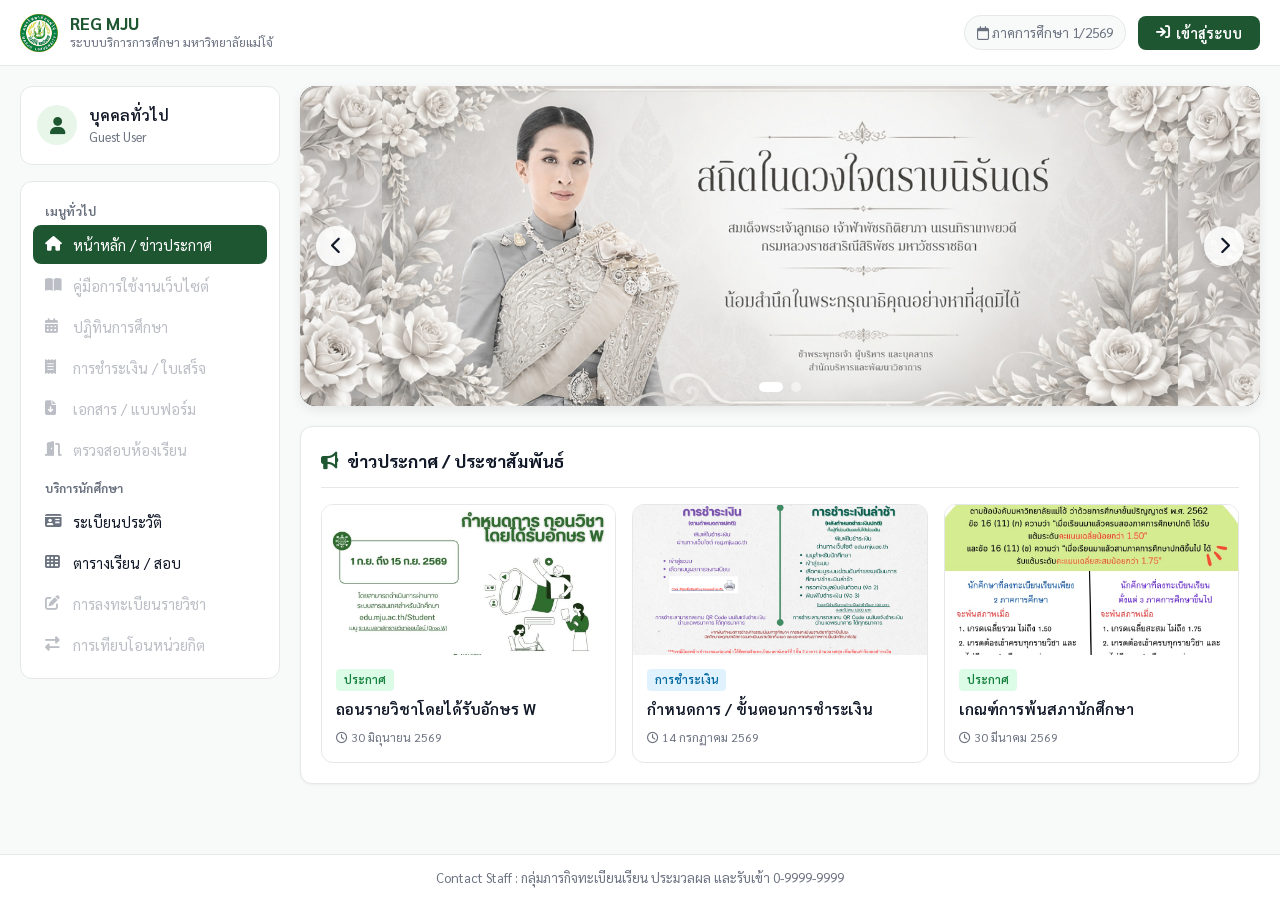
==== index.html @ 0f8431cd "change file name" ====
<!DOCTYPE html>
<html lang="th">

<head>
    <meta charset="UTF-8">
    <meta name="viewport" content="width=device-width, initial-scale=1.0">
    <title>ระบบบริการการศึกษา - มหาวิทยาลัยแม่โจ้ (REG MJU)</title>
    <link href="https://fonts.googleapis.com/css2?family=Sarabun:wght@300;400;500;600;700&display=swap"
        rel="stylesheet">
    <link rel="stylesheet" href="https://cdnjs.cloudflare.com/ajax/libs/font-awesome/6.5.1/css/all.min.css">
    <link rel="stylesheet" href="/style.css">
</head>

<body>
    <header class="app-header">
        <div class="header-container">
            <div class="brand-group">
                <button class="hamburger-btn" id="menuToggleBtn" onclick="toggleSidebar()"
                    aria-label="Toggle Navigation">
                    <i class="fa-solid fa-bars"></i>
                </button>

                <div class="brand" onclick="switchView('view-public-home')">
                    <div class="brand-logo-box">
                        <img src="/image/R.jpg" alt="MJU Logo" class="brand-logo"
                            onerror="this.src='https://via.placeholder.com/120x40?text=REG+MJU'">
                    </div>
                    <div class="brand-info">
                        <span class="app-title">REG MJU</span>
                        <span class="app-subtitle">ระบบบริการการศึกษา มหาวิทยาลัยแม่โจ้</span>
                    </div>
                </div>
            </div>

            <div class="header-actions">
                <div class="term-badge">
                    <i class="fa-regular fa-calendar"></i> ภาคการศึกษา 1/2569
                </div>
                <button class="btn btn-primary" id="loginHeaderBtn" onclick="handleAuthAction()">
                    <i class="fa-solid fa-arrow-right-to-bracket" id="authIcon"></i> <span
                        id="authBtnText">เข้าสู่ระบบ</span>
                </button>
            </div>
        </div>
    </header>

    <div class="sidebar-overlay" id="sidebarOverlay" onclick="closeSidebar()"></div>
    <div class="app-container">
        <aside class="app-sidebar" id="appSidebar">
            <div class="user-card">
                <div class="avatar"><i class="fa-solid fa-user"></i></div>
                <div class="user-details">
                    <span class="user-name" id="sidebarUserName">บุคคลทั่วไป</span>
                    <span class="user-role" id="sidebarUserRole">Guest User</span>
                </div>
            </div>

            <nav class="side-nav">
                <div class="nav-section-label">เมนูทั่วไป</div>

                <button class="nav-link active" onclick="switchView('view-public-home', this)">
                    <i class="fa-solid fa-house"></i> หน้าหลัก / ข่าวประกาศ
                </button>

                <button class="nav-link disabled" title="เมนูนี้ยังไม่เปิดให้บริการ">
                    <i class="fa-solid fa-book-open"></i> คู่มือการใช้งานเว็บไซต์
                </button>
                <button class="nav-link disabled" title="เมนูนี้ยังไม่เปิดให้บริการ">
                    <i class="fa-solid fa-calendar-days"></i> ปฏิทินการศึกษา
                </button>
                <button class="nav-link disabled" title="เมนูนี้ยังไม่เปิดให้บริการ">
                    <i class="fa-solid fa-receipt"></i> การชำระเงิน / ใบเสร็จ
                </button>
                <button class="nav-link disabled" title="เมนูนี้ยังไม่เปิดให้บริการ">
                    <i class="fa-solid fa-file-arrow-down"></i> เอกสาร / แบบฟอร์ม
                </button>
                <button class="nav-link disabled" title="เมนูนี้ยังไม่เปิดให้บริการ">
                    <i class="fa-solid fa-door-open"></i> ตรวจสอบห้องเรียน
                </button>

                <div class="nav-section-label">บริการนักศึกษา</div>

                <button class="nav-link" onclick="handleProtectedView('view-student-profile', this)">
                    <i class="fa-solid fa-id-card"></i> ระเบียนประวัติ
                </button>

                <button class="nav-link" onclick="handleProtectedView('view-class-schedule', this)">
                    <i class="fa-solid fa-table-cells"></i> ตารางเรียน / สอบ
                </button>

                <button class="nav-link disabled" title="เมนูนี้ยังไม่เปิดให้บริการ">
                    <i class="fa-solid fa-pen-to-square"></i> การลงทะเบียนรายวิชา
                </button>
                <button class="nav-link disabled" title="เมนูนี้ยังไม่เปิดให้บริการ">
                    <i class="fa-solid fa-right-left"></i> การเทียบโอนหน่วยกิต
                </button>
            </nav>
        </aside>

        <main class="app-content">

            <section id="view-public-home" class="view-pane active">
                <div class="slider-container">
                    <div class="slider-wrapper" id="sliderWrapper">
                        <div class="slide"><img src="/image/12620261047522.jpg" alt="Banner 1"></div>
                        <div class="slide"><img src="/image/24720261657549.jpg" alt="Banner 2"></div>
                    </div>

                    <button class="slider-arrow prev" onclick="moveSlide(-1)"><i
                            class="fa-solid fa-chevron-left"></i></button>
                    <button class="slider-arrow next" onclick="moveSlide(1)"><i
                            class="fa-solid fa-chevron-right"></i></button>

                    <div class="slider-dots">
                        <span class="dot active" onclick="currentSlide(0)"></span>
                        <span class="dot" onclick="currentSlide(1)"></span>
                    </div>
                </div>

                <div class="content-card">
                    <div class="card-header">
                        <h3><i class="fa-solid fa-bullhorn icon-accent"></i> ข่าวประกาศ / ประชาสัมพันธ์</h3>
                    </div>
                    <div class="news-grid">
                        <div class="news-card">
                            <div class="news-img-box">
                                <img src="/image/4088_25690703084217.jpg" alt="News Image 1" class="news-card-img">
                            </div>
                            <div class="news-card-body">
                                <span class="tag tag-green">ประกาศ</span>
                                <h4 class="news-card-title">ถอนรายวิชาโดยได้รับอักษร W</h4>
                                <span class="news-card-date"><i class="fa-regular fa-clock"></i> 30 มิถุนายน 2569</span>
                            </div>
                        </div>

                        <div class="news-card">
                            <div class="news-img-box">
                                <img src="/image/การชำระเงิน.png" alt="News Image 2" class="news-card-img">
                            </div>
                            <div class="news-card-body">
                                <span class="tag tag-blue">การชำระเงิน</span>
                                <h4 class="news-card-title">กำหนดการ / ขั้นตอนการชำระเงิน</h4>
                                <span class="news-card-date"><i class="fa-regular fa-clock"></i> 14 กรกฏาคม 2569</span>
                            </div>
                        </div>

                        <div class="news-card">
                            <div class="news-img-box">
                                <img src="/image/พ้นสภาพ.jpg" alt="News Image 3" class="news-card-img">
                            </div>
                            <div class="news-card-body">
                                <span class="tag tag-green">ประกาศ</span>
                                <h4 class="news-card-title">เกณฑ์การพ้นสภานักศึกษา</h4>
                                <span class="news-card-date"><i class="fa-regular fa-clock"></i> 30 มีนาคม 2569</span>
                            </div>
                        </div>
                    </div>
                </div>
            </section>

            <section id="view-student-profile" class="view-pane">
                <div class="content-card profile-card-wrap">
                    <div class="section-title-new">
                        <i class="fa-solid fa-address-card icon-title"></i>
                        <span>ระเบียนประวัตินักศึกษา</span>
                    </div>

                    <div class="profile-grid-container">
                        <div class="profile-box">
                            <div class="box-label">รหัสนักศึกษา</div>
                            <div class="box-val text-primary-color font-bold">lecture 5657567890</div>
                        </div>

                        <div class="profile-box">
                            <div class="box-label">ชื่อ-สกุล (TH)</div>
                            <div class="box-val font-bold">นางสาวพอมี อันจะกิน</div>
                        </div>

                        <div class="profile-box">
                            <div class="box-label">ชื่อ-สกุล (EN)</div>
                            <div class="box-val">Miss Pormee Anjakin</div>
                        </div>

                        <div class="profile-box">
                            <div class="box-label">คณะ / วิทยาเขต</div>
                            <div class="box-val">มโนศาสตร์ / เชียงใหม่</div>
                        </div>

                        <div class="profile-box full-width">
                            <div class="box-label">หลักสูตร</div>
                            <div class="box-val font-bold">10101010 จินตนาการศาสตรบัณฑิต สาขาวิชานอนคิดจินตนาการ</div>
                        </div>

                        <div class="profile-box">
                            <div class="box-label">เกรดเฉลี่ยสะสม (GPAX)</div>
                            <div class="box-val text-primary-color font-bold">4.00</div>
                        </div>

                        <div class="profile-box">
                            <div class="box-label">อาจารย์ที่ปรึกษา</div>
                            <div class="box-val font-bold">ผศ.ดร.ประดิษฐ์ ประดอย</div>
                        </div>

                        <div class="profile-box">
                            <div class="box-label">ระดับการศึกษา</div>
                            <div class="box-val">ปริญญาตรี (4 ปี)</div>
                        </div>

                        <div class="profile-box">
                            <div class="box-label">สถานภาพ</div>
                            <div class="box-val text-success font-bold">กำลังศึกษา</div>
                        </div>

                        <div class="profile-box">
                            <div class="box-label">จบการศึกษาจาก</div>
                            <div class="box-val">โรงเรียน วัดดูยูมีน</div>
                        </div>

                        <div class="profile-box">
                            <div class="box-label">วุฒิก่อนเข้ารับการศึกษา</div>
                            <div class="box-val">มัธยมศึกษา 6 (4.00)</div>
                        </div>
                    </div>
                </div>
            </section>

            <section id="view-class-schedule" class="view-pane">
                <div class="content-card mb-20">
                    <div class="section-title-new">
                        <i class="fa-solid fa-table-cells icon-title"></i>
                        <span>ตารางเรียน / สอบ</span>
                    </div>

                    <div class="table-container-new">
                        <table class="schedule-table-new">
                            <thead>
                                <tr>
                                    <th class="head-day">วัน/เวลา</th>
                                    <th>8:00 - 9:00</th>
                                    <th>9:00 - 10:00</th>
                                    <th>10:00 - 11:00</th>
                                    <th>11:00 - 12:00</th>
                                    <th>13:00 - 14:00</th>
                                    <th>14:00 - 15:00</th>
                                </tr>
                            </thead>
                            <tbody>
                                <tr>
                                    <td class="day-cell-new day-mon">จันทร์</td>
                                    <td></td>
                                    <td></td>
                                    <td colspan="2">
                                        <div class="slot-box-new">
                                            <div class="slot-code">10110001</div>
                                            <div class="slot-room">lab ห้องนอน 1-7 </div>
                                        </div>
                                    </td>
                                    <td></td>
                                    <td>
                                        <div class="slot-box-new">
                                            <div class="slot-code">11111000</div>
                                            <div class="slot-room">lab ห้องนอน 1-7 </div>
                                        </div>
                                    </td>
                                </tr>
                                <tr>
                                    <td class="day-cell-new day-tue">อังคาร</td>
                                    <td></td>
                                    <td>
                                        <div class="slot-box-new">
                                            <div class="slot-code">11001100</div>
                                            <div class="slot-room">lecture 5657</div>
                                        </div>
                                    </td>
                                    <td>
                                        <div class="slot-box-new">
                                            <div class="slot-code">10000001</div>
                                            <div class="slot-room">lecture 1122</div>
                                        </div>
                                    </td>
                                    <td></td>
                                    <td colspan="2">
                                        <div class="slot-box-new">
                                            <div class="slot-code">10111100</div>
                                            <div class="slot-room">lab ห้องนอน 1-7 </div>
                                        </div>
                                    </td>
                                </tr>
                                <tr>
                                    <td class="day-cell-new day-wed">พุธ</td>
                                    <td></td>
                                    <td colspan="2">
                                        <div class="slot-box-new">
                                            <div class="slot-code">10100001</div>
                                            <div class="slot-room">lecture 5657</div>
                                        </div>
                                    </td>
                                    <td></td>
                                    <td></td>
                                    <td></td>
                                </tr>
                                <tr>
                                    <td class="day-cell-new day-thu">พฤหัสบดี</td>
                                    <td></td>
                                    <td colspan="2">
                                        <div class="slot-box-new">
                                            <div class="slot-code">10111100</div>
                                            <div class="slot-room">lab ห้องนอน 1-7 </div>
                                        </div>
                                    </td>
                                    <td></td>
                                    <td colspan="2">
                                        <div class="slot-box-new">
                                            <div class="slot-code">10110001</div>
                                            <div class="slot-room">lab ห้องนอน 1-7 </div>
                                        </div>
                                    </td>
                                </tr>
                                <tr>
                                    <td class="day-cell-new day-fri">ศุกร์</td>
                                    <td></td>
                                    <td>
                                        <div class="slot-box-new">
                                            <div class="slot-code">11001100</div>
                                            <div class="slot-room">lecture 5657</div>
                                        </div>
                                    </td>
                                    <td>
                                        <div class="slot-box-new">
                                            <div class="slot-code">10000001</div>
                                            <div class="slot-room">lecture 1122</div>
                                        </div>
                                    </td>
                                    <td></td>
                                    <td colspan="2">
                                        <div class="slot-box-new">
                                            <div class="slot-code">11111000</div>
                                            <div class="slot-room">lab ห้องนอน 1-7 </div>
                                        </div>
                                    </td>
                                </tr>
                            </tbody>
                        </table>
                    </div>
                </div>

                <div class="content-card">
                    <div class="exam-table-header">รายละเอียดวิชาสอบ</div>
                    <div class="table-container">
                        <table class="exam-table">
                            <thead>
                                <tr>
                                    <th>รหัสวิชา</th>
                                    <th>ชื่อรายวิชา</th>
                                    <th>กลุ่ม</th>
                                    <th>สอบกลางภาค</th>
                                    <th>สอบปลายภาค</th>
                                </tr>
                            </thead>
                            <tbody>
                                <tr>
                                    <td class="font-bold text-center">11001100</td>
                                    <td>
                                        <div class="font-bold">นอนเพื่อหลับ</div>
                                        <div class="en-sub">Sleep in order to sleep</div>
                                    <td class="text-center">1</td>
                                    <td class="text-center">-</td>
                                    <td class="text-center">-</td>
                                </tr>
                                <tr>
                                    <td class="font-bold text-center">10100001</td>
                                    <td>
                                        <div class="font-bold">จินตการการเพื่อสร้างความสุข</div>
                                        <div class="en-sub">Imagination for creating happiness</div>
                                    </td>
                                    <td class="text-center">1</td>
                                    <td class="text-center">-</td>
                                    <td class="text-center">-</td>
                                </tr>
                                <tr>
                                    <td class="font-bold text-center">10111100</td>
                                    <td>
                                        <div class="font-bold">ความสัมพันธ์ระหว่างการนอนกับการใช้จินตนาการ</div>
                                        <div class="en-sub">The Relationship Between Sleep and the Use of Imagination
                                        </div>
                                    </td>
                                    <td class="text-center">1</td>
                                    <td class="text-center">-</td>
                                    <td class="text-center">-</td>
                                </tr>
                                <tr>
                                    <td class="font-bold text-center">11111000</td>
                                    <td>
                                        <div class="font-bold">จินตนาการศาสตร์</div>
                                        <div class="en-sub">The Study of Imagination</div>
                                    </td>
                                    <td class="text-center">1</td>
                                    <td class="text-center">-</td>
                                    <td class="text-center">-</td>
                                </tr>
                                <tr>
                                    <td class="font-bold text-center">10110001</td>
                                    <td>
                                        <div class="font-bold">ทักษะการแก้ปัญหาระหว่างนอน</div>
                                        <div class="en-sub">Problem-Solving Skills During Sleep</div>
                                    </td>
                                    <td class="text-center">1</td>
                                    <td class="text-center">-</td>
                                    <td class="text-center">-</td>
                                </tr>
                                <tr>
                                    <td class="font-bold text-center">10000001</td>
                                    <td>
                                        <div class="font-bold">ภาษาเอเลียนศาสตร์ เบื้องต้น</div>
                                        <div class="en-sub">Introduction to Alien Linguistics</div>
                                    </td>
                                    <td class="text-center">1</td>
                                    <td class="text-center">-</td>
                                    <td class="text-center">-</td>
                                </tr>
                            </tbody>
                        </table>
                    </div>
                </div>
            </section>

        </main>
    </div>

    <div class="modal-backdrop" id="loginModal">
        <div class="modal-card">
            <div class="modal-header">
                <h3>เข้าสู่ระบบ REG MJU</h3>
                <button type="button" class="close-btn" onclick="closeLoginModal()"><i
                        class="fa-solid fa-xmark"></i></button>
            </div>

            <p class="login-notice"><i class="fa-solid fa-lock"></i> กรุณาเข้าสู่ระบบเพื่อเข้าถึงข้อมูลบริการนักศึกษา
            </p>

            <form onsubmit="performLogin(event)">
                <div class="input-field">
                    <label>รหัสนักศึกษา / ผู้ใช้งาน</label>
                    <input type="text" id="usernameInput" value="MJU1234567890" required>
                </div>
                <div class="input-field">
                    <label>รหัสผ่าน</label>
                    <input type="password" value="1234567890" required>
                </div>
                <button type="submit" class="btn btn-primary btn-block">เข้าสู่ระบบ</button>
            </form>
        </div>
    </div>

    <script>
        let targetViewAfterLogin = 'view-student-profile';
        let slideIndex = 0;

        window.onload = function () {
            checkAuthState();
        };

        function checkAuthState() {
            const isLoggedIn = sessionStorage.getItem('isLoggedIn') === 'true';
            const nameEl = document.getElementById('sidebarUserName');
            const roleEl = document.getElementById('sidebarUserRole');
            const btnText = document.getElementById('authBtnText');
            const authIcon = document.getElementById('authIcon');

            if (isLoggedIn) {
                nameEl.innerText = 'นางสาวพอมี อันจะกิน';
                roleEl.innerText = 'นักศึกษา (1234567890)';
                btnText.innerText = 'ออกจากระบบ';
                authIcon.className = 'fa-solid fa-arrow-right-from-bracket';
            } else {
                nameEl.innerText = 'บุคคลทั่วไป';
                roleEl.innerText = 'Guest User';
                btnText.innerText = 'เข้าสู่ระบบ';
                authIcon.className = 'fa-solid fa-arrow-right-to-bracket';
            }
        }

        function switchView(viewId, btnElement = null) {
            const panes = document.querySelectorAll('.view-pane');
            panes.forEach(pane => pane.classList.remove('active'));

            const targetPane = document.getElementById(viewId);
            if (targetPane) targetPane.classList.add('active');

            if (btnElement) {
                const navLinks = document.querySelectorAll('.nav-link');
                navLinks.forEach(link => link.classList.remove('active'));
                btnElement.classList.add('active');
            }

            closeSidebar();
        }

        function handleProtectedView(viewId, btnElement) {
            const isLoggedIn = sessionStorage.getItem('isLoggedIn') === 'true';
            if (isLoggedIn) {
                switchView(viewId, btnElement);
            } else {
                targetViewAfterLogin = viewId;
                openLoginModal();
            }
        }

        function handleAuthAction() {
            const isLoggedIn = sessionStorage.getItem('isLoggedIn') === 'true';
            if (isLoggedIn) {
                sessionStorage.removeItem('isLoggedIn');
                checkAuthState();
                switchView('view-public-home');
                alert('ออกจากระบบเรียบร้อยแล้ว');
            } else {
                openLoginModal();
            }
        }

        function openLoginModal() {
            document.getElementById('loginModal').style.display = 'flex';
        }

        function closeLoginModal() {
            document.getElementById('loginModal').style.display = 'none';
        }

        function performLogin(e) {
            e.preventDefault();
            sessionStorage.setItem('isLoggedIn', 'true');
            checkAuthState();
            closeLoginModal();
            switchView(targetViewAfterLogin);
        }

        function toggleSidebar() {
            const sidebar = document.getElementById('appSidebar');
            const overlay = document.getElementById('sidebarOverlay');
            sidebar.classList.toggle('open');
            overlay.classList.toggle('active');
        }

        function closeSidebar() {
            const sidebar = document.getElementById('appSidebar');
            const overlay = document.getElementById('sidebarOverlay');
            if (sidebar) sidebar.classList.remove('open');
            if (overlay) overlay.classList.remove('active');
        }

        function updateSlider() {
            const wrapper = document.getElementById('sliderWrapper');
            const dots = document.querySelectorAll('.slider-dots .dot');
            if (!wrapper) return;

            wrapper.style.transform = `translateX(-${slideIndex * 100}%)`;
            dots.forEach((dot, index) => {
                dot.classList.toggle('active', index === slideIndex);
            });
        }

        function moveSlide(direction) {
            const slides = document.querySelectorAll('.slide');
            slideIndex += direction;
            if (slideIndex >= slides.length) slideIndex = 0;
            if (slideIndex < 0) slideIndex = slides.length - 1;
            updateSlider();
        }

        function currentSlide(index) {
            slideIndex = index;
            updateSlider();
        }
    </script>

    <footer class="app-footer">
        <p>Contact Staff : กลุ่มภารกิจทะเบียนเรียน ประมวลผล และรับเข้า 0-9999-9999</p>
    </footer>
</body>

</html>
---- style.css ----
/*แวะไว้มาอ่านด้วยนะเผื่ออกกสอบจะได้ไม่แตก!!! ที่แน่ๆรายละเอียดส่วนใหญ่ยังจำไม่ได้เลยตายแน่นอน กรี้ดดดดดดดดดด*/
:root {
    --bg-main: #f8faf9;
    --bg-surface: #ffffff;
    --primary: #1e5631;
    --primary-light: #e8f5e9;
    --primary-hover: #143d22;
    --text-main: #111827;
    --text-muted: #6b7280;
    --border-color: #e5e7eb;
    --radius-sm: 8px;
    --radius-md: 12px;
    --radius-lg: 16px;
    --shadow-sm: 0 1px 3px rgba(0,0,0,0.05);
    --shadow-md: 0 4px 12px rgba(0,0,0,0.08);
}

* { box-sizing: border-box; margin: 0; padding: 0; font-family: 'Sarabun', sans-serif; }
body { 
    background-color: var(--bg-main); 
    color: var(--text-main); 
    line-height: 1.6; 
    overflow-x: hidden; 
    display: flex;
    flex-direction: column;
    min-height: 100vh;
}

.mb-20 { margin-bottom: 20px; }
.font-bold { font-weight: 700; }
.text-center { text-align: center; }
.text-success { color: #16a34a; }
.text-primary-color { color: var(--primary); }

.view-pane { display: none; }
.view-pane.active { display: block !important; }

/* head&banding */
.app-header { background: var(--bg-surface); border-bottom: 1px solid var(--border-color); position: sticky; top: 0; z-index: 50; }
.header-container { max-width: 1280px; margin: 0 auto; padding: 12px 20px; display: flex; justify-content: space-between; align-items: center; }
.brand-group { display: flex; align-items: center; gap: 12px; }
/*hamburger หิวนะ*/
.hamburger-btn {
    display: none;
    background: transparent;
    border: none;
    font-size: 1.3rem;
    color: var(--text-main);
    cursor: pointer;
    padding: 4px 8px;
    border-radius: 6px;
}
.hamburger-btn:hover { background: var(--bg-main); }

.brand { display: flex; align-items: center; gap: 12px; cursor: pointer; }
.brand-logo-box { height: 38px; }
.brand-logo { height: 100%; width: auto; }
.app-title { font-weight: 700; font-size: 1.1rem; color: var(--primary); display: block; line-height: 1.2; }
.app-subtitle { font-size: 0.78rem; color: var(--text-muted); display: block; }
.header-actions { display: flex; align-items: center; gap: 12px; }
.term-badge { background: var(--bg-main); border: 1px solid var(--border-color); padding: 6px 12px; border-radius: 20px; font-size: 0.85rem; color: var(--text-muted); }


.btn { padding: 8px 18px; border-radius: var(--radius-sm); font-size: 0.9rem; font-weight: 600; border: none; cursor: pointer; transition: background 0.2s; display: inline-flex; align-items: center; gap: 6px; text-decoration: none; }
.btn-primary { background: var(--primary); color: white; }
.btn-primary:hover { background: var(--primary-hover); }
.btn-block { width: 100%; justify-content: center; }

/*layout*/
.app-container { max-width: 1280px; margin: 20px auto; padding: 0 20px; display: flex; gap: 20px; flex: 1; width: 100%; }
.app-sidebar { width: 260px; flex-shrink: 0; transition: all 0.3s ease; }
.app-content { flex: 1; min-width: 0; }

/*sidebar*/
.user-card { background: var(--bg-surface); border: 1px solid var(--border-color); border-radius: var(--radius-md); padding: 16px; display: flex; align-items: center; gap: 12px; margin-bottom: 16px; }
.user-card .avatar { width: 40px; height: 40px; border-radius: 50%; background: var(--primary-light); color: var(--primary); display: flex; align-items: center; justify-content: center; font-size: 1.1rem; }
.user-name { font-weight: 600; font-size: 0.95rem; display: block; }
.user-role { font-size: 0.8rem; color: var(--text-muted); display: block; }

.side-nav { background: var(--bg-surface); border: 1px solid var(--border-color); border-radius: var(--radius-md); padding: 12px; }
.nav-section-label { font-size: 0.75rem; font-weight: 700; color: var(--text-muted); text-transform: uppercase; padding: 8px 12px 4px; }

.nav-link { width: 100%; padding: 10px 12px; border-radius: var(--radius-sm); color: var(--text-main); font-size: 0.92rem; display: flex; align-items: center; gap: 10px; border: none; background: transparent; cursor: pointer; text-align: left; transition: all 0.15s ease; margin-bottom: 2px; }
.nav-link i { width: 18px; color: var(--text-muted); }
.nav-link:hover { background: var(--primary-light); color: var(--primary); }
.nav-link:hover i { color: var(--primary); }
.nav-link.active { background: var(--primary); color: white !important; }
.nav-link.active i { color: white !important; }
.nav-link.disabled { opacity: 0.45; cursor: not-allowed; pointer-events: none; background: transparent !important; color: var(--text-muted) !important; }

.slider-container { position: relative; width: 100%; height: 320px; border-radius: var(--radius-lg); overflow: hidden; margin-bottom: 20px; box-shadow: var(--shadow-md); background: #000; }
.slider-wrapper { display: flex; width: 100%; height: 100%; transition: transform 0.4s ease-in-out; }
.slide { min-width: 100%; height: 100%; }
.slide img { width: 100%; height: 100%; object-fit: cover; }

.slider-arrow { position: absolute; top: 50%; transform: translateY(-50%); width: 40px; height: 40px; border-radius: 50%; background: rgba(255, 255, 255, 0.85); color: var(--text-main); border: none; cursor: pointer; display: flex; align-items: center; justify-content: center; font-size: 1.1rem; box-shadow: 0 2px 6px rgba(0,0,0,0.2); transition: all 0.2s ease; z-index: 10; }
.slider-arrow:hover { background: #ffffff; scale: 1.08; }
.slider-arrow.prev { left: 16px; }
.slider-arrow.next { right: 16px; }

.slider-dots { position: absolute; bottom: 14px; left: 50%; transform: translateX(-50%); display: flex; gap: 8px; z-index: 10; }
.slider-dots .dot { width: 10px; height: 10px; border-radius: 50%; background: rgba(255, 255, 255, 0.5); cursor: pointer; transition: all 0.2s ease; }
.slider-dots .dot.active { background: #ffffff; width: 24px; border-radius: 10px; }

/*card*/
.content-card { background: var(--bg-surface); border: 1px solid var(--border-color); border-radius: var(--radius-md); padding: 20px; box-shadow: var(--shadow-sm); }
.card-header { border-bottom: 1px solid var(--border-color); padding-bottom: 12px; margin-bottom: 16px; }
.card-header h3 { font-size: 1.1rem; color: var(--text-main); display: flex; align-items: center; gap: 8px; }
.icon-accent { color: var(--primary); }

/*new*/
.news-grid { display: grid; grid-template-columns: repeat(auto-fill, minmax(240px, 1fr)); gap: 16px; }
.news-card { border: 1px solid var(--border-color); border-radius: var(--radius-md); background: var(--bg-surface); overflow: hidden; display: flex; flex-direction: column; transition: transform 0.2s; }
.news-card:hover { transform: translateY(-3px); box-shadow: var(--shadow-sm); }
.news-img-box { width: 100%; height: 150px; overflow: hidden; background: var(--bg-main); }
.news-card-img { width: 100%; height: 100%; object-fit: cover; }
.news-card-body { padding: 14px; display: flex; flex-direction: column; flex: 1; }
.news-card-title { font-size: 0.95rem; font-weight: 600; margin: 8px 0; line-height: 1.4; color: var(--text-main); }
.news-card-date { font-size: 0.75rem; color: var(--text-muted); margin-top: auto; }

.tag { font-size: 0.7rem; padding: 2px 8px; border-radius: 4px; font-weight: 600; width: fit-content; }
.tag-green { background: #dcfce7; color: #15803d; }
.tag-blue { background: #e0f2fe; color: #0369a1; }
.tag-orange { background: #ffedd5; color: #c2410c; }


.section-title-new {
    display: flex;
    align-items: center;
    gap: 10px;
    font-size: 1.15rem;
    font-weight: 700;
    color: var(--primary);
    padding-bottom: 16px;
    border-bottom: 1px solid #f0f0f0;
    margin-bottom: 20px;
}
.section-title-new .icon-title { font-size: 1.25rem; }

/*โปรไฟล์ */
.profile-grid-container { display: grid; grid-template-columns: repeat(2, 1fr); gap: 16px; }
.profile-box { background-color: #f9fafb; border-radius: 8px; padding: 14px 18px; display: flex; flex-direction: column; justify-content: center; }
.profile-box.full-width { grid-column: span 2; }
.box-label { font-size: 0.85rem; color: #9ca3af; margin-bottom: 4px; }
.box-val { font-size: 0.98rem; color: #1f2937; line-height: 1.4; }

/*ตารางเรียน คิดไม่ออกแล้วโว้ยยยย*/
.table-container-new { width: 100%; overflow-x: auto; border: 1px solid #e5e7eb; border-radius: 8px; }
.schedule-table-new { width: 100%; border-collapse: collapse; background: #ffffff; text-align: center; font-size: 0.88rem; }
.schedule-table-new th { background: #ffffff; color: #374151; font-weight: 600; padding: 12px 6px; border-bottom: 1px solid #e5e7eb; border-right: 1px solid #e5e7eb; }
.schedule-table-new th:last-child { border-right: none; }
.schedule-table-new td { border-bottom: 1px solid #e5e7eb; border-right: 1px solid #e5e7eb; padding: 6px; height: 65px; vertical-align: middle; }
.schedule-table-new td:last-child { border-right: none; }

.day-cell-new { font-weight: 700; width: 10%; }
.day-mon { background-color: #fefce8; color: #ca8a04; }
.day-tue { background-color: #fdf2f8; color: #db2777; }
.day-wed { background-color: #f0fdf4; color: #16a34a; }
.day-thu { background-color: #fff7ed; color: #ea580c; }
.day-fri { background-color: #eff6ff; color: #2563eb; }

.slot-box-new { background-color: #e8f5e9; border-radius: 6px; padding: 8px 4px; display: flex; flex-direction: column; align-items: center; justify-content: center; gap: 2px; }
.slot-code { color: #2e7d32; font-weight: 700; font-size: 0.88rem; }
.slot-room { color: #66bb6a; font-size: 0.78rem; }

/* ตารางสอบตารางใจ */
.exam-table-header { background: var(--primary); color: white; font-weight: 700; padding: 10px 16px; font-size: 1rem; border-radius: 8px 8px 0 0; }
.table-container { width: 100%; border: 1px solid var(--border-color); border-radius: 0 0 8px 8px; overflow: hidden; }
.exam-table { width: 100%; border-collapse: collapse; background: white; font-size: 0.85rem; }
.exam-table th { background: #f9fafb; color: #374151; border: 1px solid #e5e7eb; padding: 10px 6px; font-weight: 700; text-align: center; }
.exam-table td { border: 1px solid #e5e7eb; padding: 10px 8px; vertical-align: top; word-break: break-word; }
.exam-table tr:nth-child(even) { background: #fdfdfd; }
.en-sub { font-size: 0.75rem; color: var(--text-muted); }


/*login*/
.modal-backdrop { position: fixed; inset: 0; background: rgba(0,0,0,0.4); display: none; align-items: center; justify-content: center; z-index: 100; }
.modal-card { background: var(--bg-surface); padding: 24px; border-radius: var(--radius-md); width: 90%; max-width: 360px; box-shadow: var(--shadow-md); }
.modal-header { display: flex; justify-content: space-between; align-items: center; margin-bottom: 12px; }
.close-btn { background: none; border: none; font-size: 1.1rem; color: var(--text-muted); cursor: pointer; }
.login-notice { font-size: 0.8rem; color: #b45309; background: #fffbe3; padding: 8px 12px; border-radius: 6px; margin-bottom: 16px; border: 1px solid #fde68a; }

.input-field { margin-bottom: 12px; }
.input-field label { display: block; font-size: 0.85rem; color: var(--text-muted); margin-bottom: 4px; }
.input-field input { width: 100%; padding: 8px 12px; border: 1px solid var(--border-color); border-radius: var(--radius-sm); }

/*mobile*/
.sidebar-overlay { display: none; position: fixed; inset: 0; background: rgba(0,0,0,0.5); z-index: 80; }
.sidebar-overlay.active { display: block; }
/*auto ปรับตามขนาดหหน้าจอ*/
@media (max-width: 768px) {
    .hamburger-btn { display: block; }
    .term-badge { display: none; }
    
    .app-container { flex-direction: column; padding: 0 10px; margin: 12px auto; }
    
    .app-sidebar {
        position: fixed;
        top: 0;
        left: -280px;
        width: 260px;
        height: 100vh;
        background: var(--bg-surface);
        z-index: 90;
        padding: 16px;
        overflow-y: auto;
        box-shadow: var(--shadow-md);
    }
    .app-sidebar.open { left: 0; }

    .slider-container { height: 180px; }
    .slider-arrow { width: 32px; height: 32px; font-size: 0.9rem; }
    
    .profile-grid-container { grid-template-columns: 1fr; }
    .profile-box.full-width { grid-column: span 1; }

    .schedule-table-new { font-size: 0.65rem; }
    .schedule-table-new th, .schedule-table-new td { padding: 2px 1px; height: auto; }
    .slot-box-new { padding: 4px 1px; }
    .slot-code { font-size: 0.68rem; }
    .slot-room { font-size: 0.6rem; }

    .exam-table { font-size: 0.72rem; }
    .exam-table th, .exam-table td { padding: 6px 2px; }
    
    .app-footer { font-size: 0.78rem; padding: 10px 14px; }
}


.app-footer {
    background: var(--bg-surface);
    border-top: 1px solid var(--border-color);
    padding: 12px 20px;
    text-align: center;
    margin-top: 30px;
    font-size: 0.82rem;
    color: var(--text-muted);
}
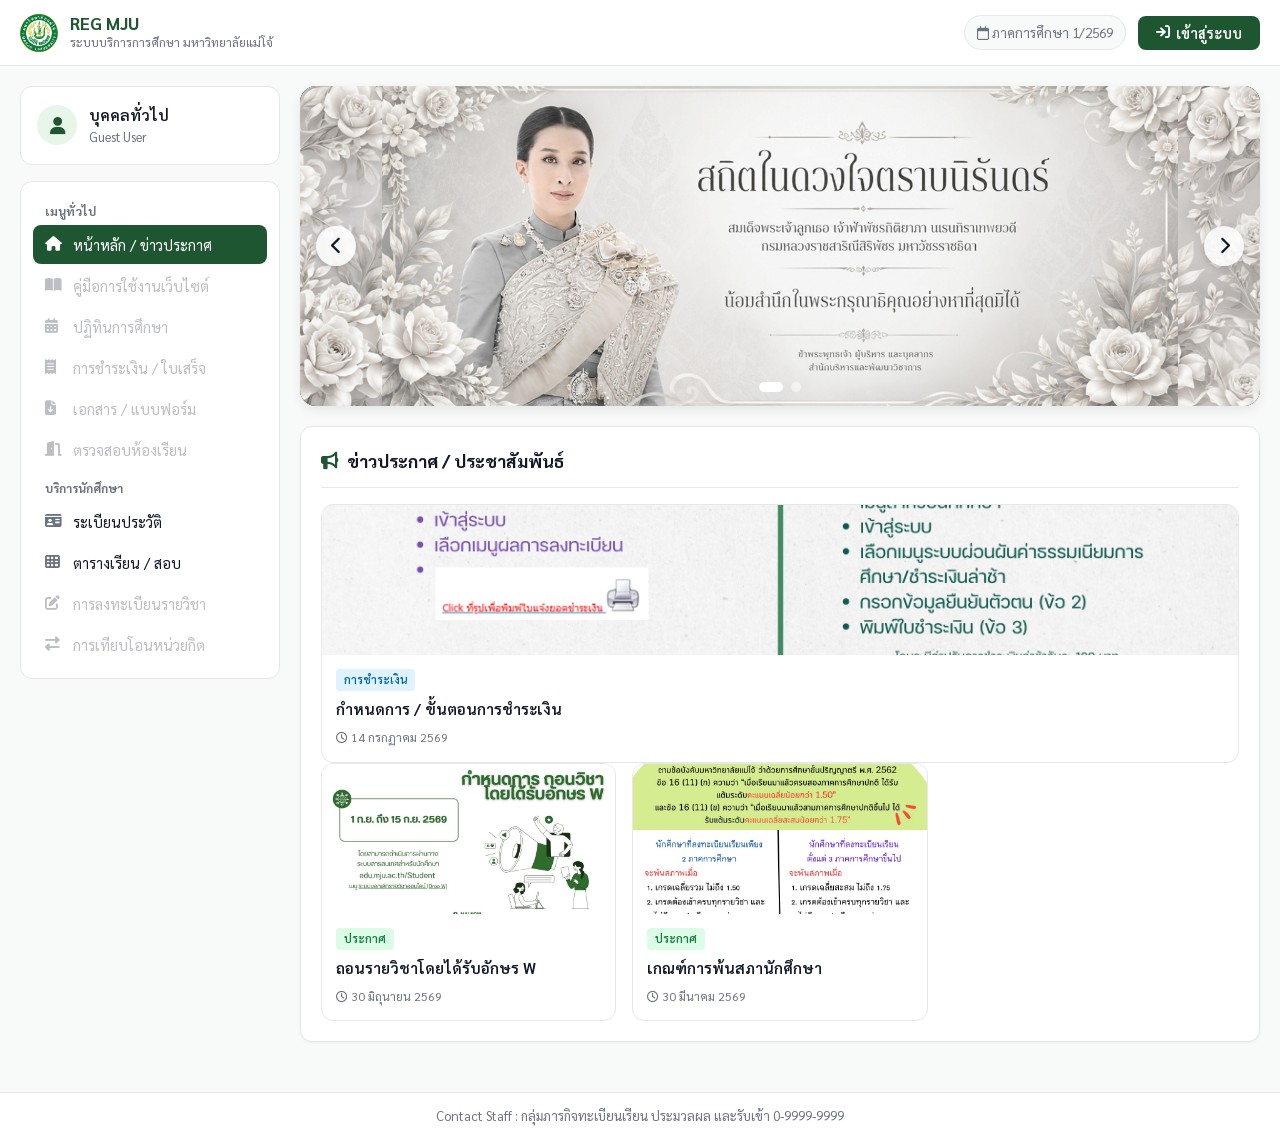
==== commit dd48b6c4: "change studentid and news date" ====
--- a/index.html
+++ b/index.html
@@ -121,26 +121,27 @@
                     <div class="card-header">
                         <h3><i class="fa-solid fa-bullhorn icon-accent"></i> ข่าวประกาศ / ประชาสัมพันธ์</h3>
                     </div>
+
+                    <div class="news-card">
+                            <div class="news-img-box">
+                                <img src="/image/การชำระเงิน.png" alt="News Image 1" class="news-card-img">
+                            </div>
+                            <div class="news-card-body">
+                                <span class="tag tag-blue">การชำระเงิน</span>
+                                <h4 class="news-card-title">กำหนดการ / ขั้นตอนการชำระเงิน</h4>
+                                <span class="news-card-date"><i class="fa-regular fa-clock"></i> 14 กรกฏาคม 2569</span>
+                            </div>
+                        </div>
+                    
                     <div class="news-grid">
                         <div class="news-card">
                             <div class="news-img-box">
-                                <img src="/image/4088_25690703084217.jpg" alt="News Image 1" class="news-card-img">
+                                <img src="/image/4088_25690703084217.jpg" alt="News Image 2" class="news-card-img">
                             </div>
                             <div class="news-card-body">
                                 <span class="tag tag-green">ประกาศ</span>
                                 <h4 class="news-card-title">ถอนรายวิชาโดยได้รับอักษร W</h4>
                                 <span class="news-card-date"><i class="fa-regular fa-clock"></i> 30 มิถุนายน 2569</span>
-                            </div>
-                        </div>
-
-                        <div class="news-card">
-                            <div class="news-img-box">
-                                <img src="/image/การชำระเงิน.png" alt="News Image 2" class="news-card-img">
-                            </div>
-                            <div class="news-card-body">
-                                <span class="tag tag-blue">การชำระเงิน</span>
-                                <h4 class="news-card-title">กำหนดการ / ขั้นตอนการชำระเงิน</h4>
-                                <span class="news-card-date"><i class="fa-regular fa-clock"></i> 14 กรกฏาคม 2569</span>
                             </div>
                         </div>
 
@@ -168,7 +169,7 @@
                     <div class="profile-grid-container">
                         <div class="profile-box">
                             <div class="box-label">รหัสนักศึกษา</div>
-                            <div class="box-val text-primary-color font-bold">lecture 5657567890</div>
+                            <div class="box-val text-primary-color font-bold">1234567890</div>
                         </div>
 
                         <div class="profile-box">
@@ -578,4 +579,4 @@
     </footer>
 </body>
 
-</html>+</html>
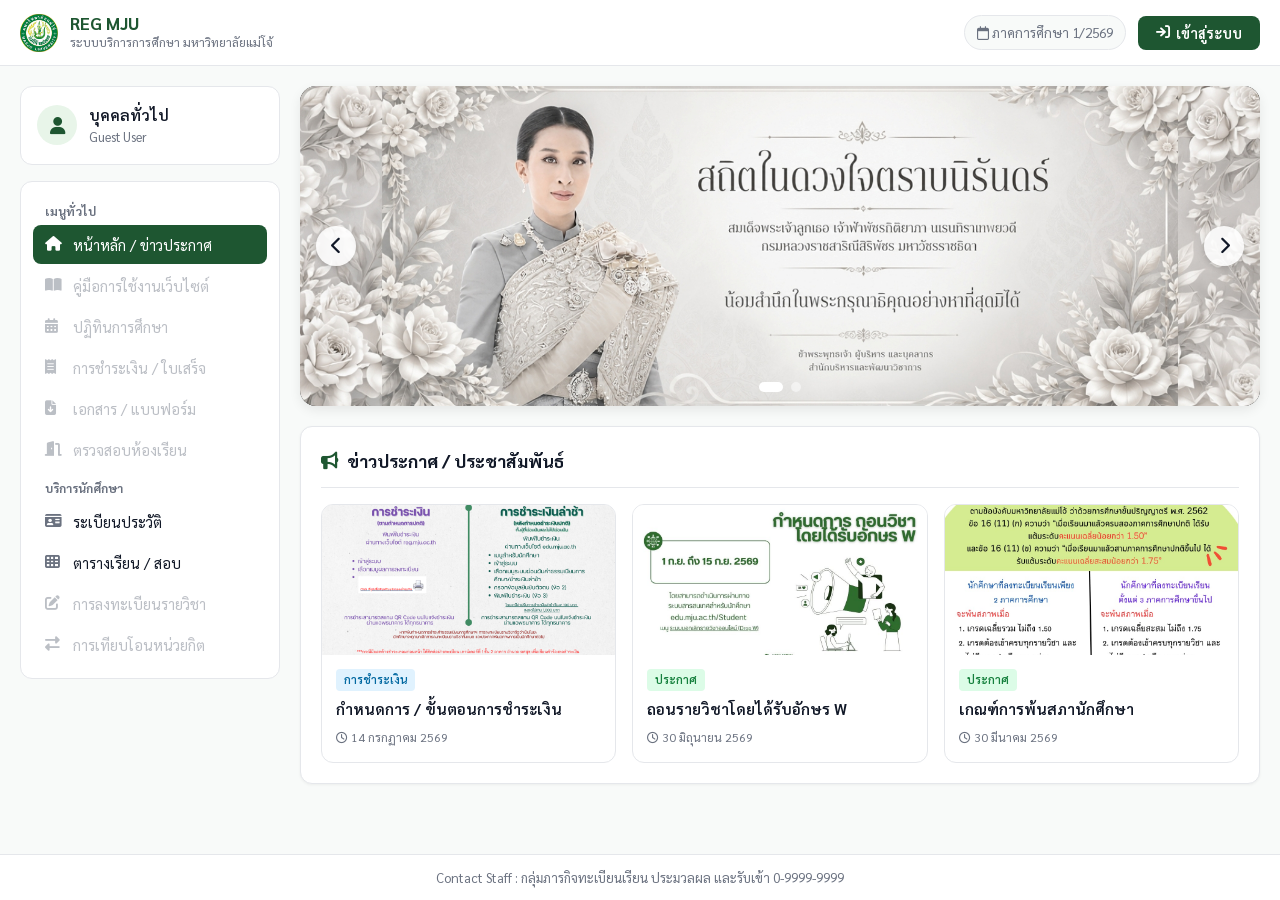
==== commit feb961df: "recheck news data Updated the news section layout by adding a news grid and modifying the structure " ====
--- a/index.html
+++ b/index.html
@@ -121,8 +121,8 @@
                     <div class="card-header">
                         <h3><i class="fa-solid fa-bullhorn icon-accent"></i> ข่าวประกาศ / ประชาสัมพันธ์</h3>
                     </div>
-
-                    <div class="news-card">
+                    <div class="news-grid">
+                        <div class="news-card">
                             <div class="news-img-box">
                                 <img src="/image/การชำระเงิน.png" alt="News Image 1" class="news-card-img">
                             </div>
@@ -132,8 +132,7 @@
                                 <span class="news-card-date"><i class="fa-regular fa-clock"></i> 14 กรกฏาคม 2569</span>
                             </div>
                         </div>
-                    
-                    <div class="news-grid">
+
                         <div class="news-card">
                             <div class="news-img-box">
                                 <img src="/image/4088_25690703084217.jpg" alt="News Image 2" class="news-card-img">
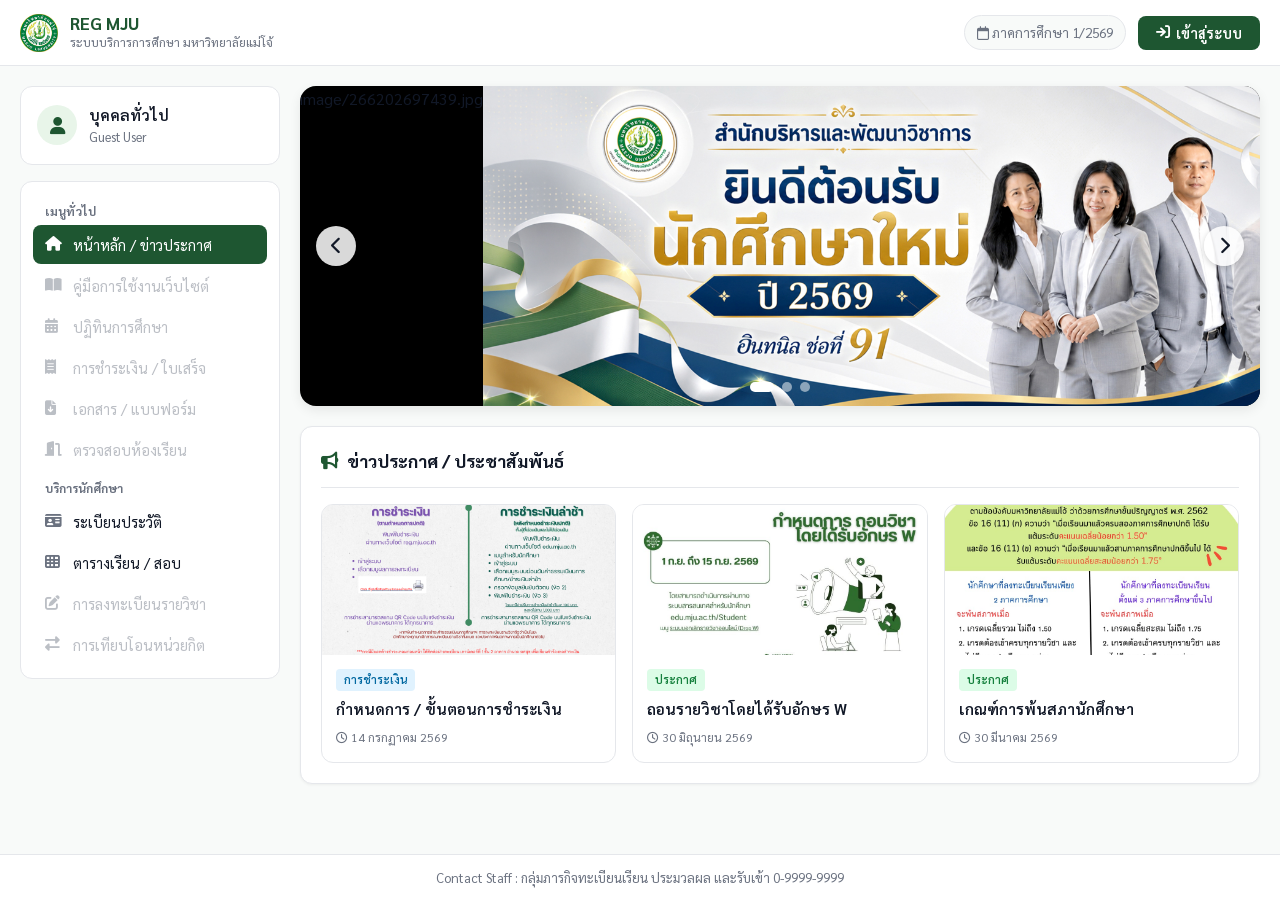
==== commit a7037d07: "change image Updated slider images and added a new slide." ====
--- a/index.html
+++ b/index.html
@@ -101,9 +101,10 @@
 
             <section id="view-public-home" class="view-pane active">
                 <div class="slider-container">
-                    <div class="slider-wrapper" id="sliderWrapper">
-                        <div class="slide"><img src="/image/12620261047522.jpg" alt="Banner 1"></div>
+                    <div class="slider-wrapper" id="sliderWrapper"> image/266202697439.jpg
+                        <div class="slide"><img src="/image/266202697439.jpg" alt="Banner 1"></div>
                         <div class="slide"><img src="/image/24720261657549.jpg" alt="Banner 2"></div>
+                        <div class="slide"><img src="/image/12620261047522.jpg" alt="Banner 3"></div>
                     </div>
 
                     <button class="slider-arrow prev" onclick="moveSlide(-1)"><i
@@ -114,6 +115,7 @@
                     <div class="slider-dots">
                         <span class="dot active" onclick="currentSlide(0)"></span>
                         <span class="dot" onclick="currentSlide(1)"></span>
+                        <span class="dot" onclick="currentSlide(2)"></span>
                     </div>
                 </div>
 
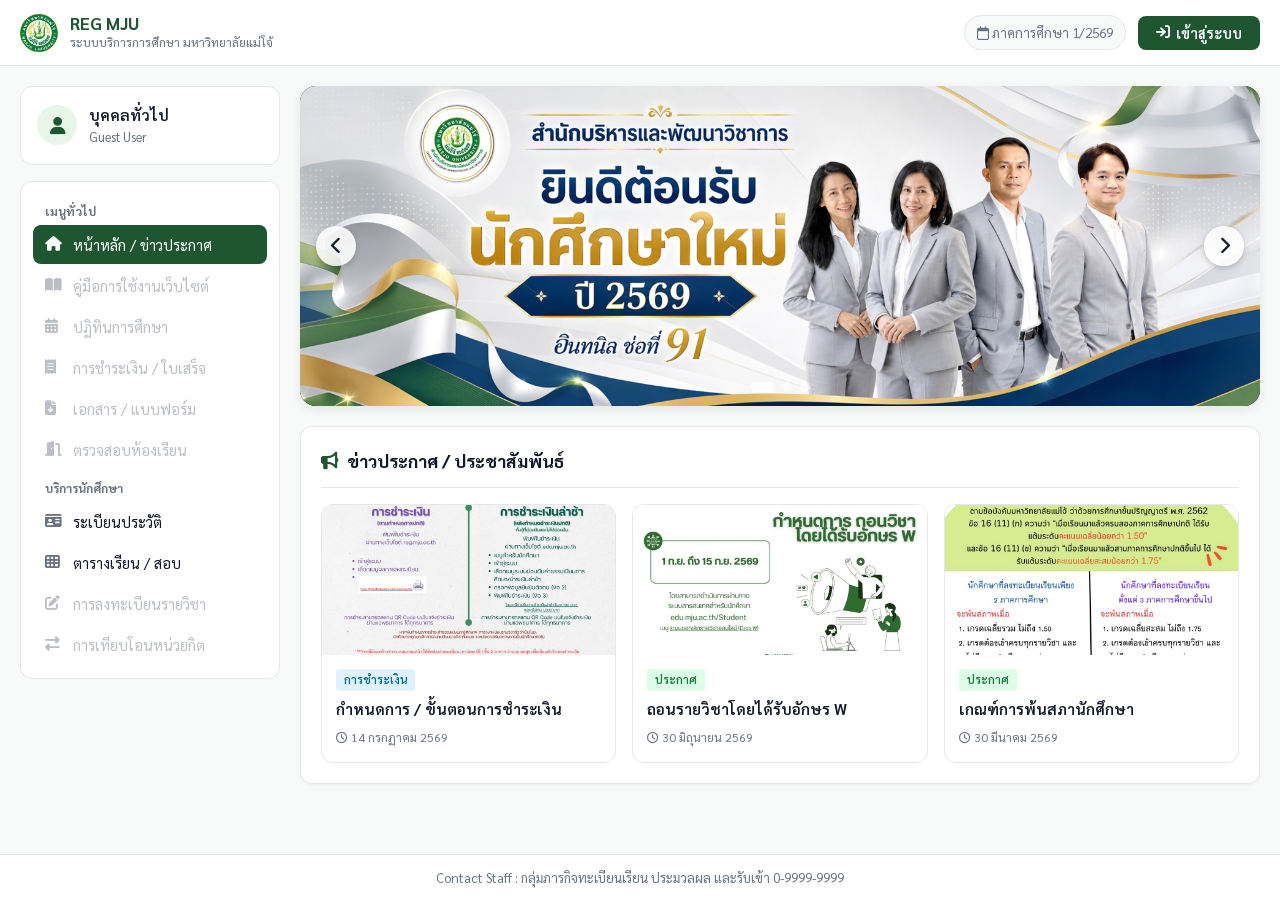
==== commit ef54b3cb: "Fix  image" ====
--- a/index.html
+++ b/index.html
@@ -101,7 +101,7 @@
 
             <section id="view-public-home" class="view-pane active">
                 <div class="slider-container">
-                    <div class="slider-wrapper" id="sliderWrapper"> image/266202697439.jpg
+                    <div class="slider-wrapper" id="sliderWrapper">
                         <div class="slide"><img src="/image/266202697439.jpg" alt="Banner 1"></div>
                         <div class="slide"><img src="/image/24720261657549.jpg" alt="Banner 2"></div>
                         <div class="slide"><img src="/image/12620261047522.jpg" alt="Banner 3"></div>
